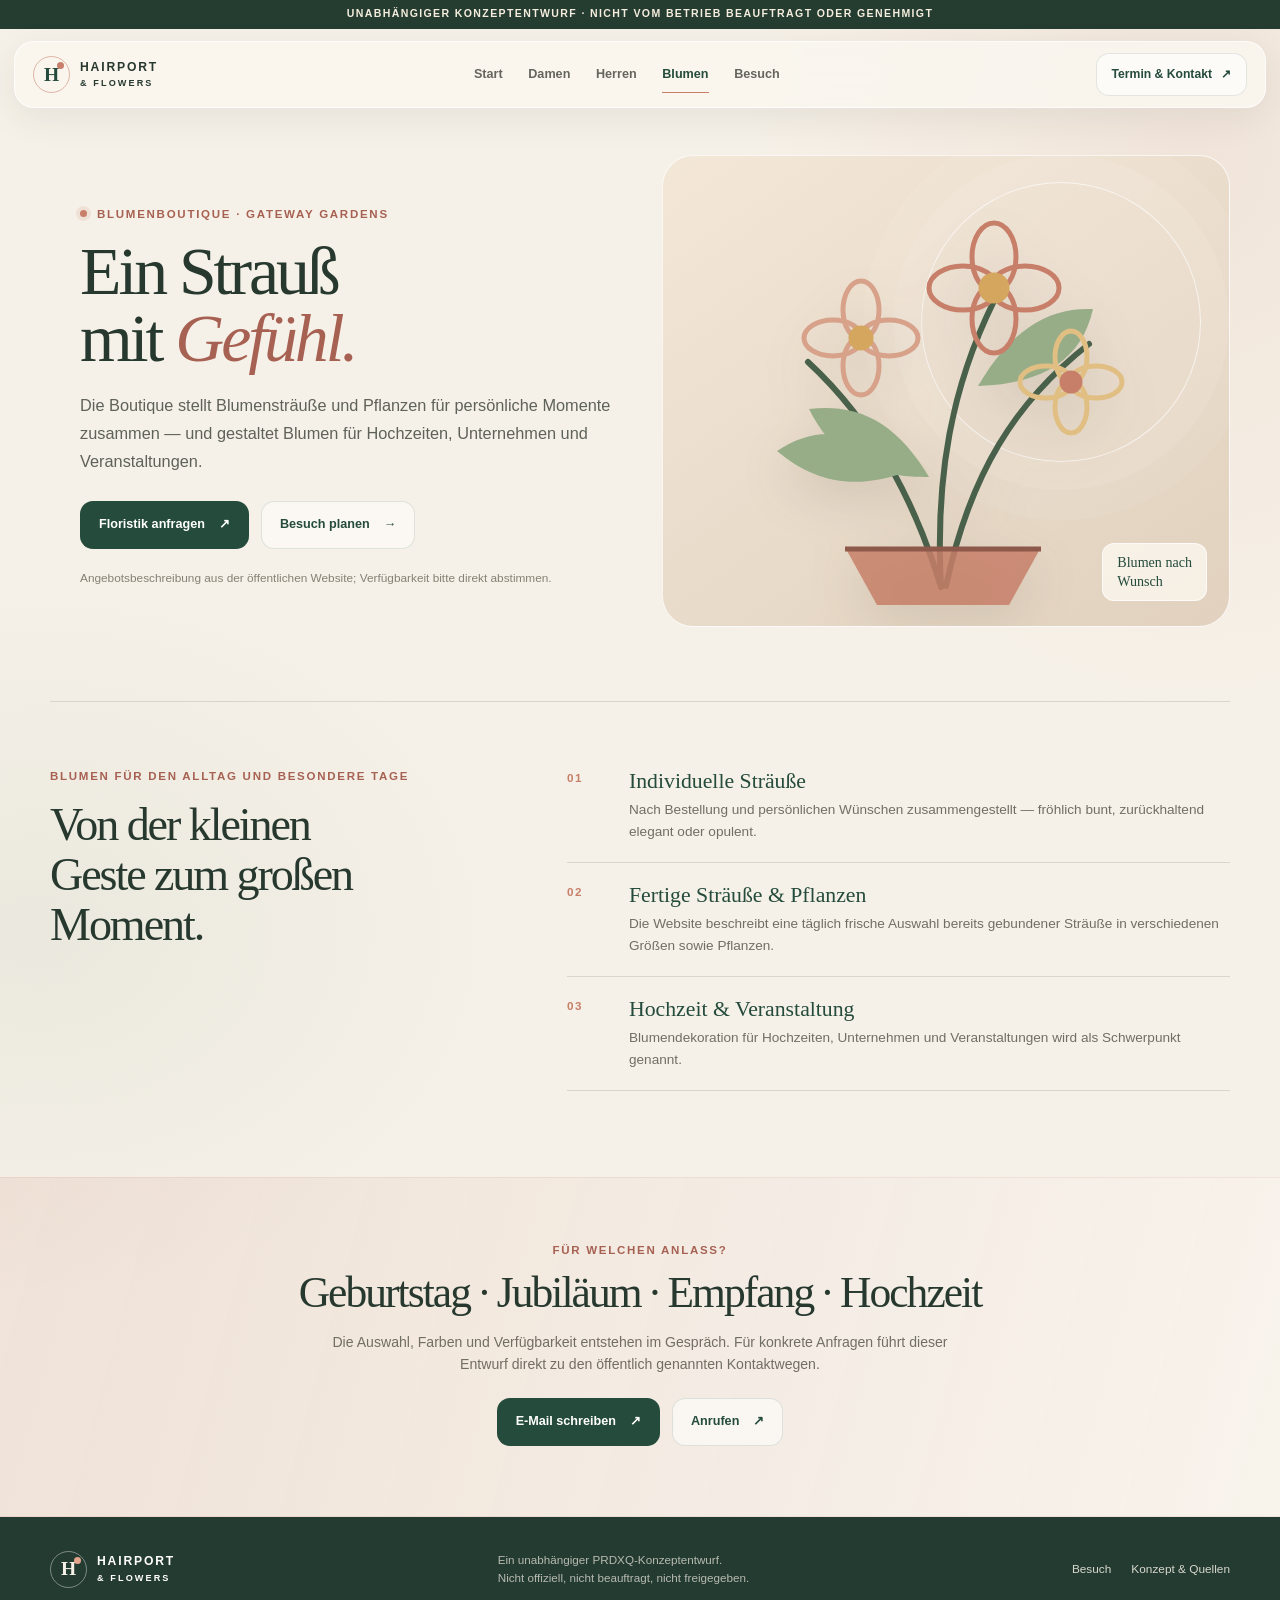
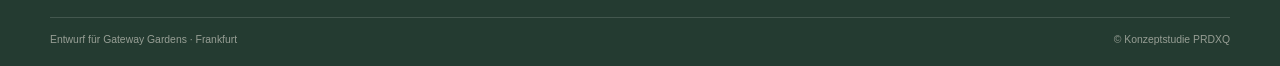
==== blumen.html @ 0008af76 "Build Hairport & Flowers redesign concept" ====
<!doctype html>
<html lang="de">
<head>
  <meta charset="utf-8"><meta name="viewport" content="width=device-width, initial-scale=1">
  <meta name="robots" content="noindex, nofollow"><meta name="theme-color" content="#f6f1e8">
  <meta name="description" content="Floristik, individuelle Sträuße und Eventdekoration bei Hairport & Flowers — unabhängiger Konzeptentwurf.">
  <title>Blumenboutique — Hairport & Flowers</title>
  <link rel="icon" href="assets/mark.svg" type="image/svg+xml"><link rel="stylesheet" href="assets/site.css"><script src="assets/site.js" defer></script>
</head>
<body>
  <a class="skip-link" href="#main">Zum Inhalt springen</a><aside class="concept-ribbon">Unabhängiger Konzeptentwurf · nicht vom Betrieb beauftragt oder genehmigt</aside>
  <header class="site-header"><a class="brand" href="index.html" aria-label="Hairport & Flowers, Startseite"><span class="brand-mark" aria-hidden="true"><span>H</span><i></i></span><span class="brand-name">HAIRPORT <small>&amp; FLOWERS</small></span></a><button class="nav-toggle" type="button" aria-controls="primary-nav" aria-expanded="false"><span class="menu-lines" aria-hidden="true"></span><span class="sr-only">Menü öffnen</span></button><nav id="primary-nav" class="primary-nav" aria-label="Hauptnavigation"><a href="index.html">Start</a><a href="damen.html">Damen</a><a href="herren.html">Herren</a><a class="active" href="blumen.html" aria-current="page">Blumen</a><a href="kontakt.html">Besuch</a></nav><a class="header-action" href="kontakt.html">Termin &amp; Kontakt <span aria-hidden="true">↗</span></a></header>
  <main id="main">
    <section class="flower-hero wrap">
      <div class="flower-copy"><p class="eyebrow"><span class="eyebrow-dot"></span> Blumenboutique · Gateway Gardens</p><h1>Ein Strauß<br>mit <em>Gefühl.</em></h1><p class="lede">Die Boutique stellt Blumensträuße und Pflanzen für persönliche Momente zusammen — und gestaltet Blumen für Hochzeiten, Unternehmen und Veranstaltungen.</p><div class="hero-actions"><a class="button button-dark" href="mailto:info@hairportfra.de?subject=Blumenanfrage%20%28Konzeptentwurf%29">Floristik anfragen <span aria-hidden="true">↗</span></a><a class="button button-soft" href="kontakt.html">Besuch planen <span aria-hidden="true">→</span></a></div><p class="hero-note">Angebotsbeschreibung aus der öffentlichen Website; Verfügbarkeit bitte direkt abstimmen.</p></div>
      <div class="bouquet-art" aria-hidden="true"><div class="bouquet-glass"></div><svg viewBox="0 0 420 470">
        <path d="M205 431c-6-112 11-201 53-286M205 431c-27-89-68-165-133-225M210 430c24-112 69-184 143-242" fill="none" stroke="#49614a" stroke-width="6" stroke-linecap="round"/>
        <path d="M193 321c-60 1-98-23-120-68 50-6 88 14 120 68Zm49-91c33-56 70-79 115-77-11 49-48 75-115 77Zm-65 83c-55 23-98 14-136-18 38-26 81-24 136 18Z" fill="#97ad88"/>
        <g transform="translate(258 132)" fill="none" stroke="#c77f69" stroke-width="5"><ellipse cy="-31" rx="22" ry="34"/><ellipse cx="31" rx="22" ry="34" transform="rotate(90 31 0)"/><ellipse cy="31" rx="22" ry="34"/><ellipse cx="-31" rx="22" ry="34" transform="rotate(90 -31 0)"/><circle r="13" fill="#d4a65e" stroke="#d4a65e"/></g>
        <g transform="translate(125 182)" fill="none" stroke="#d7a18a" stroke-width="5"><ellipse cy="-28" rx="18" ry="29"/><ellipse cx="28" rx="18" ry="29" transform="rotate(90 28 0)"/><ellipse cy="28" rx="18" ry="29"/><ellipse cx="-28" rx="18" ry="29" transform="rotate(90 -28 0)"/><circle r="10" fill="#d4a65e" stroke="#d4a65e"/></g>
        <g transform="translate(335 226)" fill="none" stroke="#e1be82" stroke-width="5"><ellipse cy="-25" rx="16" ry="26"/><ellipse cx="25" rx="16" ry="26" transform="rotate(90 25 0)"/><ellipse cy="25" rx="16" ry="26"/><ellipse cx="-25" rx="16" ry="26" transform="rotate(90 -25 0)"/><circle r="9" fill="#c77f69" stroke="#c77f69"/></g>
        <path d="M110 393h194l-31 56H141Z" fill="#c77f69" opacity=".85"/><path d="M109 393h196" stroke="#8d594b" stroke-width="5"/>
      </svg><span class="bouquet-tag">Blumen nach<br>Wunsch</span></div>
    </section>
    <section class="wrap flower-offer">
      <div class="flower-offer-head"><p class="section-kicker">Blumen für den Alltag und besondere Tage</p><h2>Von der kleinen<br>Geste zum großen Moment.</h2></div>
      <div class="offer-list">
        <article><span>01</span><div><h3>Individuelle Sträuße</h3><p>Nach Bestellung und persönlichen Wünschen zusammengestellt — fröhlich bunt, zurückhaltend elegant oder opulent.</p></div></article>
        <article><span>02</span><div><h3>Fertige Sträuße &amp; Pflanzen</h3><p>Die Website beschreibt eine täglich frische Auswahl bereits gebundener Sträuße in verschiedenen Größen sowie Pflanzen.</p></div></article>
        <article><span>03</span><div><h3>Hochzeit &amp; Veranstaltung</h3><p>Blumendekoration für Hochzeiten, Unternehmen und Veranstaltungen wird als Schwerpunkt genannt.</p></div></article>
      </div>
    </section>
    <section class="flower-occasion"><div class="wrap occasion-inner"><p class="section-kicker">Für welchen Anlass?</p><h2>Geburtstag · Jubiläum · Empfang · Hochzeit</h2><p>Die Auswahl, Farben und Verfügbarkeit entstehen im Gespräch. Für konkrete Anfragen führt dieser Entwurf direkt zu den öffentlich genannten Kontaktwegen.</p><div class="hero-actions"><a class="button button-dark" href="mailto:info@hairportfra.de?subject=Floristik%20und%20Eventdekoration%20%28Konzeptentwurf%29">E-Mail schreiben <span aria-hidden="true">↗</span></a><a class="button button-soft" href="tel:+496971914440">Anrufen <span aria-hidden="true">↗</span></a></div></div></section>
  </main>
  <footer class="site-footer"><div class="wrap footer-main"><a class="brand brand-footer" href="index.html"><span class="brand-mark" aria-hidden="true"><span>H</span><i></i></span><span class="brand-name">HAIRPORT <small>&amp; FLOWERS</small></span></a><p>Ein unabhängiger PRDXQ-Konzeptentwurf.<br>Nicht offiziell, nicht beauftragt, nicht freigegeben.</p><nav aria-label="Fußnavigation"><a href="kontakt.html">Besuch</a><a href="konzept.html">Konzept &amp; Quellen</a></nav></div><div class="wrap footer-bottom"><span>Entwurf für Gateway Gardens · Frankfurt</span><span>© Konzeptstudie PRDXQ</span></div></footer>
</body>
</html>
---- assets/site.css ----
:root{color-scheme:light;--paper:#f6f1e8;--deep:#eee6d9;--ink:#27392f;--green:#244b3b;--green2:#64816a;--coral:#c77f69;--coral2:#a76152;--gold:#c7a366;--muted:#716e64;--line:rgba(39,57,47,.14);--glass:rgba(255,252,246,.72);--serif:Georgia,"Times New Roman",serif;--sans:"Aptos","Segoe UI",Arial,sans-serif}
*{box-sizing:border-box}html{scroll-behavior:smooth}body{margin:0;color:var(--ink);background:radial-gradient(ellipse at 93% 9%,rgba(199,127,105,.11),transparent 28rem),radial-gradient(ellipse at 3% 56%,rgba(100,129,106,.08),transparent 30rem),var(--paper);font:16px/1.58 var(--sans);-webkit-font-smoothing:antialiased}
a{color:inherit}button,a{-webkit-tap-highlight-color:transparent}a:focus-visible,button:focus-visible{outline:3px solid var(--coral);outline-offset:4px}.wrap{width:min(1180px,calc(100% - 56px));margin-inline:auto}.skip-link{position:absolute;left:1rem;top:-4rem;z-index:30;background:var(--green);color:#fff;padding:.7rem 1rem;border-radius:0 0 12px 12px}.skip-link:focus{top:0}.sr-only{position:absolute;width:1px;height:1px;padding:0;margin:-1px;overflow:hidden;clip:rect(0,0,0,0);white-space:nowrap;border:0}
.concept-ribbon{min-height:29px;padding:5px 12px;text-align:center;background:#253c31;color:#f5eddd;font-size:.66rem;font-weight:700;letter-spacing:.13em;text-transform:uppercase}
.site-header{position:sticky;top:0;z-index:20;display:flex;align-items:center;justify-content:space-between;gap:22px;width:min(1280px,calc(100% - 28px));margin:12px auto 0;padding:11px 18px;border:1px solid rgba(255,255,255,.74);border-radius:20px;background:rgba(250,247,240,.82);backdrop-filter:blur(18px);box-shadow:0 10px 35px rgba(44,48,39,.08)}
.brand{display:inline-flex;flex:0 0 auto;align-items:center;gap:10px;text-decoration:none}.brand-mark{position:relative;display:grid;place-items:center;width:37px;height:37px;border:1px solid rgba(199,127,105,.54);border-radius:50%;color:var(--green);font:700 1.22rem var(--serif)}.brand-mark i{position:absolute;right:5px;top:5px;width:7px;height:7px;border-radius:50%;background:var(--coral)}.brand-name{font-size:.76rem;font-weight:800;letter-spacing:.15em;line-height:1.1}.brand-name small{display:block;margin-top:4px;font-size:.57rem;font-weight:600;letter-spacing:.23em}
.primary-nav{display:flex;align-items:center;gap:clamp(12px,2vw,27px)}.primary-nav a{padding:8px 0;color:#65655d;text-decoration:none;font-size:.79rem;font-weight:600;transition:color .2s}.primary-nav a:hover,.primary-nav a.active{color:var(--green)}.primary-nav a.active{box-shadow:inset 0 -1px 0 var(--coral)}
.header-action{display:inline-flex;align-items:center;gap:9px;flex:0 0 auto;padding:11px 15px;border:1px solid rgba(36,75,59,.12);border-radius:13px;color:var(--green);background:rgba(255,255,255,.62);text-decoration:none;font-size:.76rem;font-weight:700;transition:transform .2s,background .2s}.header-action:hover{transform:translateY(-2px);background:#fff}.nav-toggle{display:none}
.hero{position:relative;display:grid;grid-template-columns:1.02fr .98fr;align-items:center;min-height:560px;margin-top:32px;overflow:hidden;border:1px solid rgba(255,255,255,.8);border-radius:36px;background:linear-gradient(113deg,rgba(255,252,246,.96) 4%,rgba(247,237,224,.84) 58%,rgba(232,215,194,.75));box-shadow:0 26px 65px rgba(63,55,42,.08)}.hero:before{content:"";position:absolute;width:510px;height:510px;right:-114px;top:-270px;border:1px solid rgba(199,127,105,.2);border-radius:50%;box-shadow:0 0 0 42px rgba(255,255,255,.16),0 0 0 85px rgba(255,255,255,.11)}.hero-copy{position:relative;z-index:2;padding:74px 0 70px 74px}.eyebrow,.section-kicker{margin:0 0 15px;color:var(--coral2);font-size:.72rem;font-weight:800;letter-spacing:.15em;text-transform:uppercase}.eyebrow{display:flex;align-items:center;gap:10px}.eyebrow-dot{width:7px;height:7px;border-radius:50%;background:var(--coral);box-shadow:0 0 0 4px rgba(199,127,105,.14)}h1,h2,h3,p{margin-top:0}h1,h2{font-family:var(--serif);font-weight:500;letter-spacing:-.045em}h1{margin-bottom:19px;font-size:clamp(3.2rem,5.3vw,5.55rem);line-height:.99}h1 em{color:var(--coral2);font-weight:400}h2{margin-bottom:15px;font-size:clamp(2rem,3.1vw,3.35rem);line-height:1.08}h3{font-size:1.04rem}.lede{max-width:540px;margin-bottom:26px;color:#5e6258;font-size:1.02rem;line-height:1.72}.hero-actions{display:flex;flex-wrap:wrap;align-items:center;gap:12px}.button{display:inline-flex;justify-content:center;align-items:center;gap:14px;min-height:48px;padding:13px 18px;border:1px solid transparent;border-radius:13px;text-decoration:none;font-size:.79rem;font-weight:750;transition:transform .2s,box-shadow .2s,background .2s}.button:hover{transform:translateY(-2px);box-shadow:0 12px 26px rgba(39,57,47,.12)}.button-dark{background:var(--green);color:#fff}.button-dark:hover{background:#183c2d}.button-soft{border-color:rgba(36,75,59,.13);background:rgba(255,255,255,.53);color:var(--green)}.button-light{background:var(--paper);color:var(--green)}.hero-note{margin:20px 0 0;color:#858174;font-size:.74rem}
.hero-art{position:relative;display:grid;place-items:center;min-height:530px}.hero-art>svg{position:relative;z-index:1;width:min(100%,540px);height:auto;filter:drop-shadow(0 22px 24px rgba(52,50,40,.1))}.art-orbit{position:absolute;width:355px;height:355px;border:1px solid rgba(255,255,255,.78);border-radius:50%}.orbit-two{width:430px;height:430px;border-color:rgba(199,127,105,.24)}.art-caption{position:absolute;right:34px;bottom:44px;z-index:2;display:flex;gap:11px;color:#6e7466;font-size:.58rem;font-weight:800;letter-spacing:.15em}
.intro-band{padding-block:85px 89px}.intro-grid{display:grid;grid-template-columns:1fr 1fr;gap:18px}.feature-panel{position:relative;min-height:308px;padding:31px 34px;overflow:hidden;border:1px solid rgba(255,255,255,.86);border-radius:25px;box-shadow:0 18px 50px rgba(55,54,44,.055)}.feature-hair{background:linear-gradient(135deg,rgba(230,237,223,.9),rgba(255,253,247,.82))}.feature-flowers{background:linear-gradient(135deg,rgba(245,224,213,.82),rgba(255,250,239,.94))}.feature-number{color:#768274;font-size:.66rem;font-weight:800;letter-spacing:.16em}.feature-panel h2{margin:23px 0 13px;font-size:clamp(2.05rem,3vw,2.8rem)}.feature-panel p{max-width:415px;margin-bottom:19px;color:#67695f;font-size:.88rem}.text-link{display:inline-flex;align-items:center;gap:13px;color:var(--green);text-decoration:none;font-size:.79rem;font-weight:800}.text-link span{font-size:1.2rem;transition:transform .2s}.text-link:hover span{transform:translateX(4px)}.panel-spark{position:absolute;right:32px;top:42px;color:rgba(73,105,76,.17);font-size:6rem}.panel-flower{position:absolute;right:18px;bottom:8px;width:148px;color:rgba(167,97,82,.3)}.panel-flower svg{width:100%}
.price-peek{padding:74px 0;background:rgba(36,75,59,.055);border-block:1px solid rgba(36,75,59,.07)}.peek-grid{display:grid;grid-template-columns:.82fr 1.18fr;gap:70px;align-items:center}.peek-grid h2{font-size:clamp(2.2rem,3.3vw,3.55rem)}.peek-items a{display:grid;grid-template-columns:1fr auto 20px;gap:18px;align-items:center;padding:19px 4px;border-bottom:1px solid var(--line);text-decoration:none;font-size:.88rem}.peek-items a strong{color:var(--green);font-size:.91rem}.peek-items a b{color:var(--coral)}.peek-items>p{margin:13px 0 0;color:#817e72;font-size:.72rem}
.visit-strip{display:grid;grid-template-columns:auto 1fr auto auto;gap:26px;align-items:center;padding-block:58px 70px}.visit-icon{display:grid;place-items:center;width:68px;height:68px;border:1px solid rgba(199,127,105,.3);border-radius:21px;color:var(--green);font:1.7rem var(--serif)}.visit-icon span{position:absolute;margin:-31px 0 0 35px;color:var(--coral);font-size:1rem}.visit-strip .section-kicker{margin-bottom:5px}.visit-strip h2{margin-bottom:5px;font:700 1.25rem var(--sans);letter-spacing:-.025em}.visit-strip p{margin-bottom:0;color:var(--muted);font-size:.85rem}.visit-hours{padding:14px 20px;border-left:1px solid var(--line)}.visit-hours span,.visit-hours small{display:block;color:var(--muted);font-size:.7rem}.visit-hours strong{display:block;margin:6px 0;font-size:.85rem;line-height:1.65}.round-link{display:grid;place-items:center;width:48px;height:48px;border:1px solid rgba(36,75,59,.18);border-radius:50%;color:var(--green);background:var(--glass);text-decoration:none;font-size:1.1rem;transition:transform .2s,background .2s}.round-link:hover{transform:rotate(45deg);background:#fff}
.site-footer{padding-top:34px;background:#243b31;color:#f6f1e8}.footer-main{display:flex;align-items:center;justify-content:space-between;gap:25px;padding-bottom:29px}.brand-footer .brand-mark{border-color:rgba(255,255,255,.4);color:var(--paper)}.brand-footer .brand-mark i{background:#e4a48e}.brand-footer .brand-name{color:#fff}.footer-main p{margin:0;color:rgba(246,241,232,.7);font-size:.73rem;line-height:1.55}.footer-main nav{display:flex;gap:20px}.footer-main nav a{color:rgba(246,241,232,.86);font-size:.74rem;text-decoration:none}.footer-bottom{display:flex;justify-content:space-between;padding:14px 0 18px;border-top:1px solid rgba(255,255,255,.14);color:rgba(246,241,232,.55);font-size:.65rem}
.page-hero{padding-block:95px 55px}.page-hero h1{max-width:840px}.page-hero .lede{max-width:680px}.hero-men{position:relative;min-height:470px;padding-right:260px}.men-stamp{position:absolute;right:32px;top:102px;display:flex;flex-direction:column;justify-content:center;align-items:center;width:230px;height:230px;border:1px solid rgba(199,127,105,.38);border-radius:50%;color:var(--green);transform:rotate(-13deg)}.men-stamp:before,.men-stamp:after{position:absolute;inset:13px;border:1px solid rgba(36,75,59,.18);border-radius:50%;content:""}.men-stamp:after{inset:42px;background:radial-gradient(circle at 50% 34%,rgba(199,127,105,.17),transparent 55%)}.men-stamp span,.men-stamp b{position:relative;z-index:1}.men-stamp span{font-size:.62rem;font-weight:800;letter-spacing:.19em}.men-stamp b{margin:4px 0;color:var(--coral);font:400 4.3rem/1 var(--serif)}
.men-price-layout{display:grid;grid-template-columns:.65fr 1.35fr;gap:72px;align-items:start;padding-bottom:96px}.men-intro{position:sticky;top:120px;padding-top:12px}.men-intro p:not(.section-kicker){max-width:330px;color:var(--muted);font-size:.87rem}.men-intro .text-link{margin-top:9px}.men-price-card{padding:25px 32px 20px;border:1px solid rgba(255,255,255,.85);border-radius:22px;background:rgba(255,253,248,.78);box-shadow:0 20px 55px rgba(52,49,39,.07);backdrop-filter:blur(10px)}.price-card-head{display:flex;justify-content:space-between;padding:0 3px 12px;color:#8a8578;font-size:.65rem;font-weight:800;letter-spacing:.13em;text-transform:uppercase}.men-price-card dl,.price-group dl{margin:0}.men-price-card dl>div,.price-group dl>div{display:flex;justify-content:space-between;gap:22px;padding:12px 3px;border-top:1px solid var(--line)}.men-price-card dt,.price-group dt{color:#53584e;font-size:.85rem}.men-price-card dd,.price-group dd{flex:0 0 auto;margin:0;color:var(--green);font-size:.85rem;font-weight:800}.price-footnote{margin:14px 0 0;color:#8a8578;font-size:.7rem}.kids-note{display:grid;grid-template-columns:auto 1fr auto;gap:24px;align-items:center;margin-bottom:86px;padding:28px;border:1px solid rgba(255,255,255,.85);border-radius:23px;background:rgba(230,237,223,.7)}.kids-icon{display:grid;place-items:center;width:60px;height:60px;border-radius:19px;color:var(--green);background:rgba(255,255,255,.7);font-size:1.7rem}.kids-note h2{margin-bottom:7px;font-size:1.7rem}.kids-note p{margin-bottom:0;color:#666d62;font-size:.83rem}
.price-layout{display:grid;grid-template-columns:.7fr 1.3fr;gap:78px;align-items:start;padding-bottom:90px}.price-aside{position:sticky;top:120px;padding-top:10px}.price-aside h2{font-size:2.55rem}.price-aside p:not(.section-kicker){max-width:340px;color:var(--muted);font-size:.87rem}.aside-rule{width:52px;height:1px;margin:24px 0 13px;background:var(--coral)}.price-date{color:#8a8578;font-size:.7rem}.price-groups{display:grid;gap:20px}.price-group{padding:23px 27px 11px;border:1px solid rgba(255,255,255,.9);border-radius:20px;background:rgba(255,253,248,.72);box-shadow:0 12px 35px rgba(52,49,39,.04)}.price-group h3{margin:0 0 11px;color:var(--green);font-size:.85rem}.price-group dl>div{padding:10px 0}
.consult-band{padding-block:65px;color:#fff;background:var(--green)}.consult-inner{display:grid;grid-template-columns:auto 1fr auto;gap:25px;align-items:center}.consult-inner .section-kicker{color:#e0bc91}.consult-inner h2{margin-bottom:8px;font-size:clamp(1.8rem,3vw,2.8rem)}.consult-inner p:not(.section-kicker){max-width:620px;margin-bottom:0;color:rgba(255,255,255,.72);font-size:.84rem}.consult-mark{display:grid;place-items:center;width:63px;height:63px;border:1px solid rgba(255,255,255,.3);border-radius:50%;color:#e0bc91;font-size:1.7rem}
.flower-hero{display:grid;grid-template-columns:1fr .95fr;gap:15px;align-items:center;padding-block:47px 74px}.flower-copy{padding:40px 0 30px 30px}.bouquet-art{position:relative;display:grid;place-items:center;min-height:455px;overflow:hidden;border:1px solid rgba(255,255,255,.8);border-radius:31px;background:linear-gradient(145deg,#f3e7d8,#e1d1be)}.bouquet-art svg{position:relative;z-index:1;width:min(84%,420px);filter:drop-shadow(0 19px 24px rgba(63,55,42,.12))}.bouquet-glass{position:absolute;width:280px;height:280px;right:28px;top:26px;border:1px solid rgba(255,255,255,.66);border-radius:50%;background:rgba(255,255,255,.1);box-shadow:0 0 0 28px rgba(255,255,255,.08),0 0 0 58px rgba(255,255,255,.05)}.bouquet-tag{position:absolute;right:22px;bottom:25px;padding:9px 14px;border:1px solid rgba(255,255,255,.7);border-radius:12px;color:var(--green);background:rgba(255,252,246,.7);backdrop-filter:blur(12px);font: .88rem/1.35 var(--serif)}
.flower-offer{display:grid;grid-template-columns:.8fr 1.2fr;gap:75px;padding-block:65px 86px;border-top:1px solid var(--line)}.flower-offer-head h2{font-size:clamp(2.3rem,3.6vw,3.75rem)}.offer-list article{display:grid;grid-template-columns:42px 1fr;gap:20px;padding:20px 0;border-bottom:1px solid var(--line)}.offer-list article:first-child{padding-top:2px}.offer-list article>span{color:var(--coral);font-size:.73rem;font-weight:800;letter-spacing:.13em}.offer-list h3{margin:0 0 5px;color:var(--green);font:500 1.36rem var(--serif)}.offer-list p{max-width:590px;margin:0;color:var(--muted);font-size:.85rem}.flower-occasion{padding:63px 0 70px;background:linear-gradient(105deg,rgba(199,127,105,.13),rgba(255,255,255,.18));border-block:1px solid rgba(199,127,105,.14)}.occasion-inner{text-align:center}.occasion-inner .section-kicker{margin-bottom:10px}.occasion-inner h2{font-size:clamp(2rem,3.4vw,3.4rem)}.occasion-inner>p:not(.section-kicker){max-width:660px;margin:0 auto 22px;color:var(--muted);font-size:.88rem}.occasion-inner .hero-actions{justify-content:center}
.contact-layout{display:grid;grid-template-columns:.95fr 1.05fr;gap:20px;align-items:stretch;padding-bottom:75px}.contact-card,.hours-card{border:1px solid rgba(255,255,255,.87);border-radius:23px;background:rgba(255,253,248,.76);box-shadow:0 18px 48px rgba(52,49,39,.055)}.contact-primary{padding:36px;background:linear-gradient(153deg,rgba(231,238,224,.82),rgba(255,253,248,.9))}.contact-primary h2{margin-bottom:17px;font-size:2.45rem}.contact-primary address{margin-bottom:9px;color:#424d42;font-size:1.03rem;font-style:normal;line-height:1.72}.contact-area{margin-bottom:25px;color:var(--muted);font-size:.83rem}.map-note{margin:13px 0 0;color:#888273;font-size:.69rem}.contact-stack{display:grid;gap:18px}.contact-stack .contact-card{padding:26px 29px}.contact-big{display:inline-block;margin:0 0 4px;color:var(--green);font:2rem var(--serif);text-decoration:none}.contact-email{display:block;width:fit-content;margin-bottom:13px;color:var(--coral2);font-size:.87rem;font-weight:700;text-decoration-thickness:1px;text-underline-offset:3px}.contact-stack .contact-card p:last-child{margin:0;color:var(--muted);font-size:.78rem}.hours-card{padding:23px 29px 19px}.hours-card .section-kicker{margin-bottom:6px}.hours-card>div{display:flex;justify-content:space-between;gap:15px;padding:9px 0;border-bottom:1px solid var(--line);font-size:.8rem}.hours-card>div strong{color:var(--green)}.hours-card .hours-unlisted{color:#807b6e}.hours-card .hours-unlisted strong{color:#807b6e;font-weight:600}.hours-card small{display:block;margin-top:11px;color:#8a8578;font-size:.68rem}
.transport-note{display:grid;grid-template-columns:auto 1fr;gap:22px;align-items:center;max-width:900px;margin-bottom:80px;padding:28px;border:1px solid rgba(255,255,255,.84);border-radius:20px;background:rgba(231,238,224,.65)}.transport-mark{display:grid;place-items:center;width:54px;height:54px;border-radius:17px;color:var(--green);background:rgba(255,255,255,.65);font-size:1.4rem}.transport-note h2{margin-bottom:5px;font-size:1.6rem}.transport-note p:last-child{margin:0;color:var(--muted);font-size:.82rem}
.concept-grid{display:grid;grid-template-columns:1fr 1fr;gap:17px;padding-bottom:75px}.concept-card{padding:27px 29px;border:1px solid rgba(255,255,255,.87);border-radius:21px;background:rgba(255,253,248,.75);box-shadow:0 15px 38px rgba(52,49,39,.045)}.concept-card h2{font-size:1.75rem}.concept-card p:not(.section-kicker),.concept-card li{color:#67695f;font-size:.81rem}.concept-card ul{padding-left:19px;margin-bottom:0}.concept-card li{padding:3px 0}.concept-why{background:linear-gradient(135deg,rgba(230,237,223,.83),rgba(255,253,248,.85))}.concept-caution{background:linear-gradient(135deg,rgba(245,224,213,.7),rgba(255,253,248,.87))}.source-list{padding:35px 0 83px;border-top:1px solid var(--line)}.source-list h2{font-size:2.4rem}.source-list ul{display:grid;grid-template-columns:1fr 1fr;gap:0 45px;margin:0;padding:0;list-style:none}.source-list li{padding:14px 0;border-top:1px solid var(--line)}.source-list li a{color:var(--green);font-size:.86rem;font-weight:750;text-decoration:none}.source-list li a:hover{text-decoration:underline;text-underline-offset:3px}.source-list li small{display:block;margin-top:4px;color:#817d71;font-size:.7rem}
@media(max-width:930px){.site-header{gap:12px}.primary-nav{gap:14px}.header-action{padding:10px 12px;font-size:.7rem}.hero{min-height:500px}.hero-copy{padding-left:44px}.hero-art{min-height:450px}.peek-grid,.men-price-layout,.price-layout{gap:38px}.flower-copy{padding-left:10px}}
@media(max-width:740px){.wrap{width:min(calc(100% - 32px),560px)}.concept-ribbon{padding:5px 10px;font-size:.55rem;letter-spacing:.08em}.site-header{width:calc(100% - 18px);margin-top:8px;padding:9px 12px;border-radius:17px}.brand{gap:8px}.brand-mark{width:32px;height:32px;font-size:1rem}.brand-name{font-size:.67rem}.brand-name small{font-size:.5rem}.nav-toggle{display:grid;place-items:center;width:41px;height:41px;margin-left:auto;border:1px solid rgba(36,75,59,.14);border-radius:12px;color:var(--green);background:rgba(255,255,255,.7);cursor:pointer}.menu-lines,.menu-lines:before,.menu-lines:after{display:block;width:17px;height:1.5px;background:currentColor;transition:transform .2s}.menu-lines{position:relative}.menu-lines:before,.menu-lines:after{position:absolute;left:0;content:""}.menu-lines:before{top:-5px}.menu-lines:after{top:5px}.nav-toggle[aria-expanded=true] .menu-lines{background:transparent}.nav-toggle[aria-expanded=true] .menu-lines:before{top:0;transform:rotate(45deg)}.nav-toggle[aria-expanded=true] .menu-lines:after{top:0;transform:rotate(-45deg)}.primary-nav{display:none;position:absolute;left:8px;right:8px;top:calc(100% + 8px);flex-direction:column;align-items:stretch;gap:0;padding:8px;border:1px solid rgba(255,255,255,.9);border-radius:16px;background:rgba(250,247,240,.96);box-shadow:0 15px 38px rgba(44,48,39,.12);backdrop-filter:blur(20px)}.primary-nav.open{display:flex}.primary-nav a{padding:12px 13px;border-radius:9px}.primary-nav a.active{background:rgba(36,75,59,.07);box-shadow:none}.header-action{padding:10px 11px;font-size:.66rem}.header-action span{display:none}
.hero{grid-template-columns:1fr;min-height:0;margin-top:15px;border-radius:25px}.hero-copy{padding:45px 26px 12px}h1{font-size:clamp(3rem,12vw,4.7rem)}.lede{font-size:.91rem}.hero-art{min-height:300px;margin-top:-3px}.hero-art>svg{width:min(88%,380px)}.art-orbit{width:235px;height:235px}.orbit-two{width:292px;height:292px}.art-caption{right:18px;bottom:15px;font-size:.49rem}.intro-band{padding-block:60px 56px}.intro-grid{grid-template-columns:1fr;gap:13px}.feature-panel{min-height:280px;padding:27px 24px}.feature-panel h2{margin-top:17px}.panel-spark{right:10px;top:27px;font-size:4.8rem}.panel-flower{right:6px;width:105px;opacity:.7}
.price-peek{padding:51px 0}.peek-grid{grid-template-columns:1fr;gap:18px}.peek-grid h2{margin-bottom:0;font-size:2.6rem}.peek-items a{grid-template-columns:1fr auto 14px;gap:10px;font-size:.76rem}.visit-strip{grid-template-columns:auto 1fr auto;gap:13px;padding-block:43px 50px}.visit-icon{width:52px;height:52px;border-radius:16px;font-size:1.4rem}.visit-icon span{margin:-23px 0 0 27px;font-size:.8rem}.visit-strip h2{font-size:1rem}.visit-strip p{font-size:.73rem}.visit-hours{grid-column:2;padding:8px 0 0;border:0}.visit-strip>.round-link{grid-column:3;grid-row:1/span 2;width:40px;height:40px}
.footer-main{display:grid;grid-template-columns:1fr;gap:17px}.footer-main nav{gap:19px}.footer-bottom{gap:10px;font-size:.58rem}.page-hero{padding-block:62px 36px}.hero-men{min-height:0;padding-right:0}.men-stamp{position:relative;right:auto;top:auto;width:140px;height:140px;margin:30px auto 5px}.men-stamp:before{inset:9px}.men-stamp:after{inset:25px}.men-stamp span{font-size:.48rem}.men-stamp b{margin:2px 0;font-size:2.4rem}.men-price-layout,.price-layout{grid-template-columns:1fr;gap:22px;padding-bottom:55px}.men-intro,.price-aside{position:static}.men-intro h2,.price-aside h2{font-size:2.3rem}.men-price-card{padding:20px 17px 15px}.men-price-card dl>div,.price-group dl>div{gap:12px;padding:10px 1px}.men-price-card dt,.men-price-card dd,.price-group dt,.price-group dd{font-size:.75rem}.kids-note{grid-template-columns:auto 1fr;gap:15px;margin-bottom:55px;padding:21px 17px}.kids-icon{width:46px;height:46px;border-radius:14px}.kids-note h2{font-size:1.35rem}.kids-note p{font-size:.75rem}.kids-note .round-link{display:none}.price-group{padding:20px 17px 9px}.consult-band{padding-block:45px}.consult-inner{grid-template-columns:auto 1fr;gap:14px}.consult-mark{width:45px;height:45px;font-size:1.2rem}.consult-inner .button{grid-column:2;justify-self:start;margin-top:6px}.consult-inner h2{font-size:1.85rem}
.flower-hero{grid-template-columns:1fr;gap:17px;padding-block:28px 45px}.flower-copy{padding:25px 3px 0}.bouquet-art{min-height:340px;border-radius:23px}.bouquet-art svg{width:min(82%,350px)}.bouquet-glass{width:200px;height:200px;right:14px;top:16px}.bouquet-tag{right:12px;bottom:13px;font-size:.75rem}.flower-offer{grid-template-columns:1fr;gap:22px;padding-block:45px 53px}.flower-offer-head h2{font-size:2.55rem}.offer-list article{grid-template-columns:30px 1fr;gap:11px}.offer-list h3{font-size:1.16rem}.offer-list p{font-size:.78rem}.flower-occasion{padding:45px 0 50px}.occasion-inner h2{font-size:2rem}.occasion-inner .hero-actions{gap:9px}
.contact-layout{grid-template-columns:1fr;gap:13px;padding-bottom:47px}.contact-primary{padding:27px 22px}.contact-primary h2{font-size:2.1rem}.contact-stack{gap:13px}.contact-stack .contact-card,.hours-card{padding:21px 22px}.contact-big{font-size:1.7rem}.hours-card>div{font-size:.73rem}.transport-note{grid-template-columns:auto 1fr;gap:14px;margin-bottom:52px;padding:20px 16px}.transport-mark{width:43px;height:43px;border-radius:13px}.transport-note h2{font-size:1.35rem}.transport-note p:last-child{font-size:.75rem}.concept-grid{grid-template-columns:1fr;gap:12px;padding-bottom:48px}.concept-card{padding:22px 20px}.concept-card h2{font-size:1.48rem}.concept-card p:not(.section-kicker),.concept-card li{font-size:.76rem}.source-list{padding-block:30px 57px}.source-list h2{font-size:2rem}.source-list ul{grid-template-columns:1fr}}
@media(max-width:390px){.header-action{max-width:92px;overflow:hidden;white-space:nowrap}.brand-name{letter-spacing:.1em}.hero-actions .button{flex:1 1 auto;padding-inline:12px;font-size:.72rem}.peek-items a{grid-template-columns:1fr auto}.peek-items a b{display:none}}
@media(prefers-reduced-motion:reduce){*,*:before,*:after{scroll-behavior:auto!important;animation-duration:.01ms!important;animation-iteration-count:1!important;transition-duration:.01ms!important}}
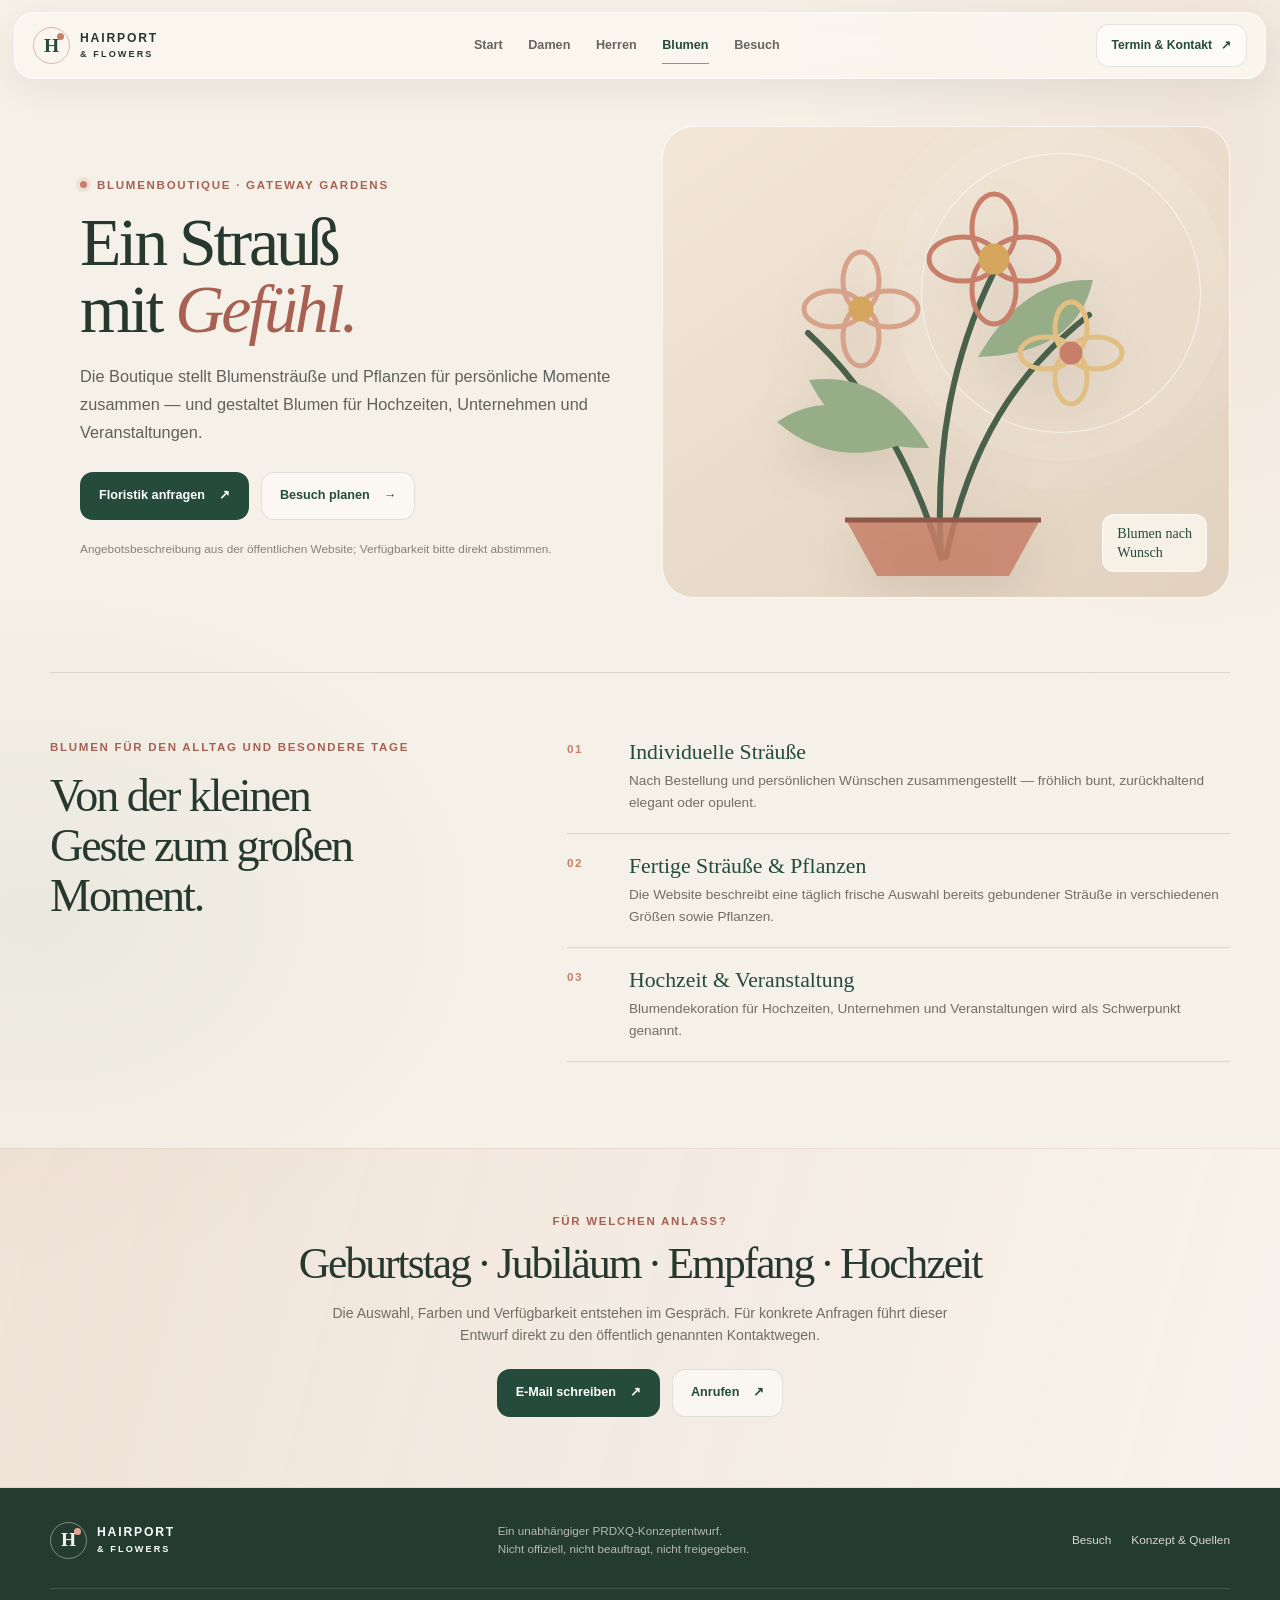
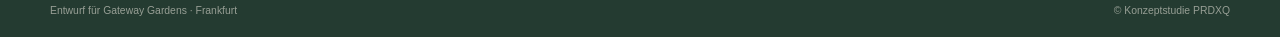
==== commit 47fc2e41: "Remove visible concept labels for client presentation" ====
--- a/blumen.html
+++ b/blumen.html
@@ -2,13 +2,13 @@
 <html lang="de">
 <head>
   <meta charset="utf-8"><meta name="viewport" content="width=device-width, initial-scale=1">
-  <meta name="robots" content="noindex, nofollow"><meta name="theme-color" content="#f6f1e8">
+  <meta name="theme-color" content="#f6f1e8">
   <meta name="description" content="Floristik, individuelle Sträuße und Eventdekoration bei Hairport & Flowers — unabhängiger Konzeptentwurf.">
   <title>Blumenboutique — Hairport & Flowers</title>
-  <link rel="icon" href="assets/mark.svg" type="image/svg+xml"><link rel="stylesheet" href="assets/site.css"><script src="assets/site.js" defer></script>
+  <link rel="icon" href="assets/mark.svg" type="image/svg+xml"><link rel="stylesheet" href="assets/site.css?v=3"><script src="assets/site.js" defer></script>
 </head>
 <body>
-  <a class="skip-link" href="#main">Zum Inhalt springen</a><aside class="concept-ribbon">Unabhängiger Konzeptentwurf · nicht vom Betrieb beauftragt oder genehmigt</aside>
+  <a class="skip-link" href="#main">Zum Inhalt springen</a>
   <header class="site-header"><a class="brand" href="index.html" aria-label="Hairport & Flowers, Startseite"><span class="brand-mark" aria-hidden="true"><span>H</span><i></i></span><span class="brand-name">HAIRPORT <small>&amp; FLOWERS</small></span></a><button class="nav-toggle" type="button" aria-controls="primary-nav" aria-expanded="false"><span class="menu-lines" aria-hidden="true"></span><span class="sr-only">Menü öffnen</span></button><nav id="primary-nav" class="primary-nav" aria-label="Hauptnavigation"><a href="index.html">Start</a><a href="damen.html">Damen</a><a href="herren.html">Herren</a><a class="active" href="blumen.html" aria-current="page">Blumen</a><a href="kontakt.html">Besuch</a></nav><a class="header-action" href="kontakt.html">Termin &amp; Kontakt <span aria-hidden="true">↗</span></a></header>
   <main id="main">
     <section class="flower-hero wrap">
--- a/assets/site.css
+++ b/assets/site.css
@@ -28,5 +28,5 @@
 .footer-main{display:grid;grid-template-columns:1fr;gap:17px}.footer-main nav{gap:19px}.footer-bottom{gap:10px;font-size:.58rem}.page-hero{padding-block:62px 36px}.hero-men{min-height:0;padding-right:0}.men-stamp{position:relative;right:auto;top:auto;width:140px;height:140px;margin:30px auto 5px}.men-stamp:before{inset:9px}.men-stamp:after{inset:25px}.men-stamp span{font-size:.48rem}.men-stamp b{margin:2px 0;font-size:2.4rem}.men-price-layout,.price-layout{grid-template-columns:1fr;gap:22px;padding-bottom:55px}.men-intro,.price-aside{position:static}.men-intro h2,.price-aside h2{font-size:2.3rem}.men-price-card{padding:20px 17px 15px}.men-price-card dl>div,.price-group dl>div{gap:12px;padding:10px 1px}.men-price-card dt,.men-price-card dd,.price-group dt,.price-group dd{font-size:.75rem}.kids-note{grid-template-columns:auto 1fr;gap:15px;margin-bottom:55px;padding:21px 17px}.kids-icon{width:46px;height:46px;border-radius:14px}.kids-note h2{font-size:1.35rem}.kids-note p{font-size:.75rem}.kids-note .round-link{display:none}.price-group{padding:20px 17px 9px}.consult-band{padding-block:45px}.consult-inner{grid-template-columns:auto 1fr;gap:14px}.consult-mark{width:45px;height:45px;font-size:1.2rem}.consult-inner .button{grid-column:2;justify-self:start;margin-top:6px}.consult-inner h2{font-size:1.85rem}
 .flower-hero{grid-template-columns:1fr;gap:17px;padding-block:28px 45px}.flower-copy{padding:25px 3px 0}.bouquet-art{min-height:340px;border-radius:23px}.bouquet-art svg{width:min(82%,350px)}.bouquet-glass{width:200px;height:200px;right:14px;top:16px}.bouquet-tag{right:12px;bottom:13px;font-size:.75rem}.flower-offer{grid-template-columns:1fr;gap:22px;padding-block:45px 53px}.flower-offer-head h2{font-size:2.55rem}.offer-list article{grid-template-columns:30px 1fr;gap:11px}.offer-list h3{font-size:1.16rem}.offer-list p{font-size:.78rem}.flower-occasion{padding:45px 0 50px}.occasion-inner h2{font-size:2rem}.occasion-inner .hero-actions{gap:9px}
 .contact-layout{grid-template-columns:1fr;gap:13px;padding-bottom:47px}.contact-primary{padding:27px 22px}.contact-primary h2{font-size:2.1rem}.contact-stack{gap:13px}.contact-stack .contact-card,.hours-card{padding:21px 22px}.contact-big{font-size:1.7rem}.hours-card>div{font-size:.73rem}.transport-note{grid-template-columns:auto 1fr;gap:14px;margin-bottom:52px;padding:20px 16px}.transport-mark{width:43px;height:43px;border-radius:13px}.transport-note h2{font-size:1.35rem}.transport-note p:last-child{font-size:.75rem}.concept-grid{grid-template-columns:1fr;gap:12px;padding-bottom:48px}.concept-card{padding:22px 20px}.concept-card h2{font-size:1.48rem}.concept-card p:not(.section-kicker),.concept-card li{font-size:.76rem}.source-list{padding-block:30px 57px}.source-list h2{font-size:2rem}.source-list ul{grid-template-columns:1fr}}
-@media(max-width:390px){.header-action{max-width:92px;overflow:hidden;white-space:nowrap}.brand-name{letter-spacing:.1em}.hero-actions .button{flex:1 1 auto;padding-inline:12px;font-size:.72rem}.peek-items a{grid-template-columns:1fr auto}.peek-items a b{display:none}}
+@media(max-width:480px){.header-action{width:41px;height:41px;max-width:none;padding:0;justify-content:center;overflow:hidden;font-size:0}.header-action:after{content:"↗";font-size:1rem}.brand-name{letter-spacing:.1em}.hero-actions .button{flex:1 1 auto;padding-inline:12px;font-size:.72rem}.peek-items a{grid-template-columns:1fr auto}.peek-items a b{display:none}}
 @media(prefers-reduced-motion:reduce){*,*:before,*:after{scroll-behavior:auto!important;animation-duration:.01ms!important;animation-iteration-count:1!important;transition-duration:.01ms!important}}
